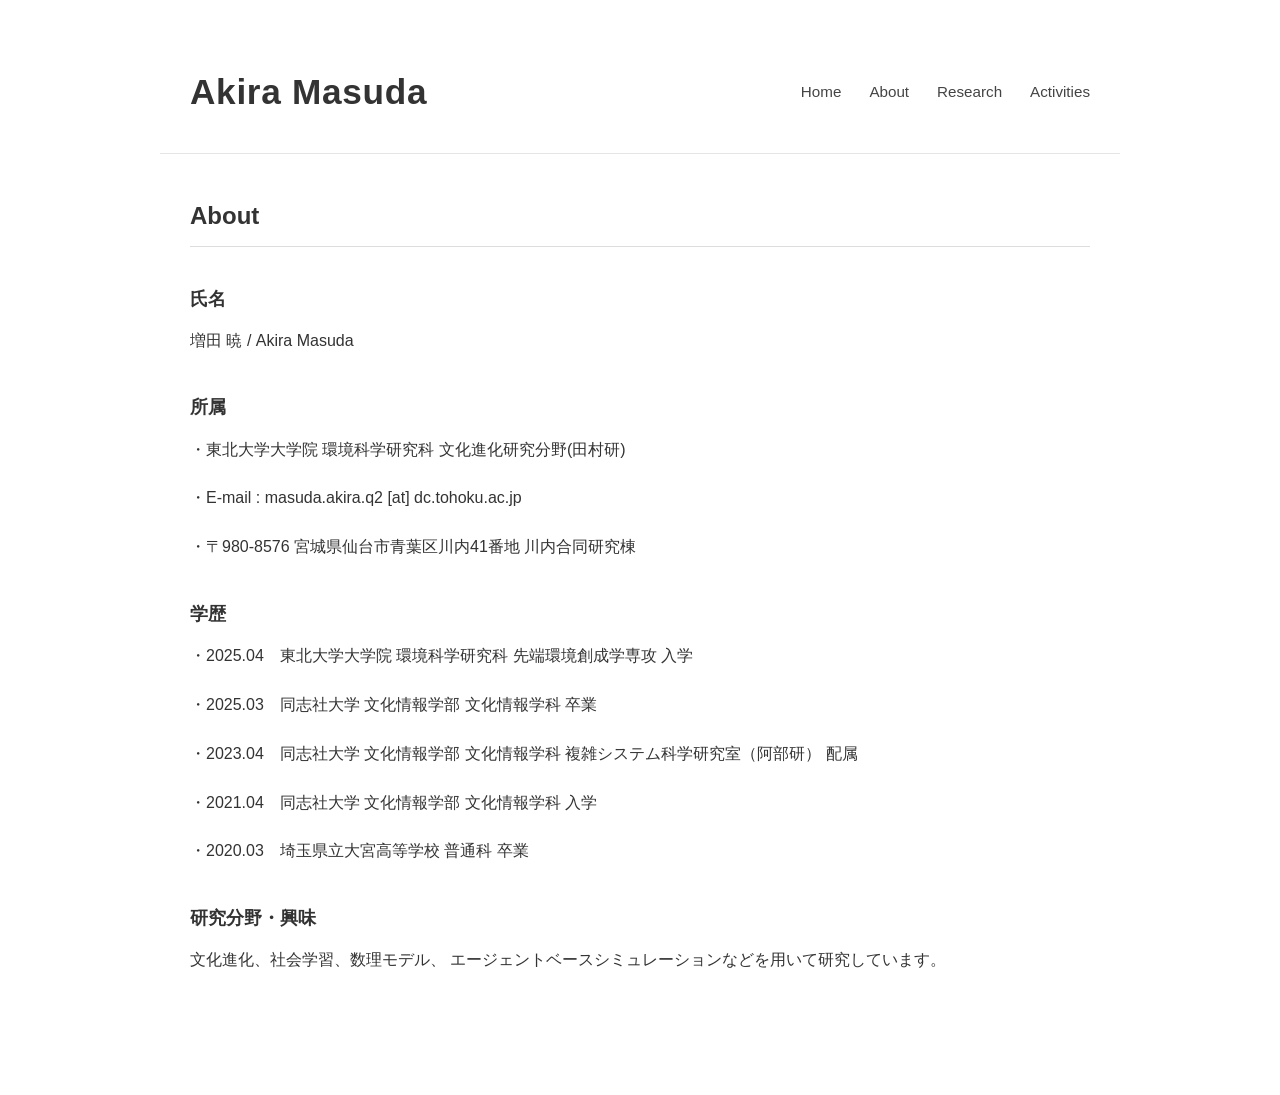
==== about/index.html @ 18267cbd "Update index.html" ====
<!DOCTYPE html>
<html lang="ja">

<head>
  <meta charset="UTF-8">
  <meta name="viewport" content="width=device-width, initial-scale=1.0">
  <title>About | Akira Masuda</title>

  <link rel="stylesheet" href="../style.css">
</head>

<body>

  <header>
    <div class="header-top">
      <h1>Akira Masuda</h1>
    
      <nav>
        <a href="../">Home</a>
        <a href="./">About</a>
        <a href="../research/">Research</a>
        <a href="../activities/">Activities</a>
      </nav>
    </div>
  </header>

  <main>

    <h2>About</h2>

    <h3>氏名</h3>
    <p>
      増田 暁 / Akira Masuda
    </p>

    <h3>所属</h3>
    <p>
      ・東北大学大学院 環境科学研究科 文化進化研究分野(田村研)
    </p>
    <p>
      ・E-mail : masuda.akira.q2 [at] dc.tohoku.ac.jp
    </p>
    <p>
      ・〒980-8576 宮城県仙台市青葉区川内41番地 川内合同研究棟
    </p>

    <h3>学歴</h3>
    <p>
      ・2025.04　東北大学大学院 環境科学研究科 先端環境創成学専攻 入学
    </p>
    <p>
      ・2025.03　同志社大学 文化情報学部 文化情報学科 卒業
    </p>
    <p>
      ・2023.04　同志社大学 文化情報学部 文化情報学科 複雑システム科学研究室（阿部研） 配属
    </p>
    <p>
      ・2021.04　同志社大学 文化情報学部 文化情報学科 入学
    </p>
    <p>
      ・2020.03　埼玉県立大宮高等学校 普通科 卒業
    </p>

    <h3>研究分野・興味</h3>
    <p>
      文化進化、社会学習、数理モデル、
      エージェントベースシミュレーションなどを用いて研究しています。
    </p>

  </main>

</body>

</html>
---- style.css ----
/* =========================
   基本設定
   ========================= */

body {
  margin: 0;

  font-family:
    -apple-system,
    BlinkMacSystemFont,
    "Helvetica Neue",
    "Hiragino Sans",
    "Yu Gothic",
    "YuGothic",
    sans-serif;

  color: #333;
  background-color: #ffffff;

  line-height: 1.8;
}


/* =========================
   ヘッダー
   ========================= */

header {
  max-width: 900px;
  margin: 0 auto;

  padding: 60px 30px 30px;

  border-bottom: 1px solid #e5e5e5;
}


header h1 {
  margin: 0;

  font-size: 2.2rem;
  font-weight: 600;

  letter-spacing: 0.02em;
}


header p {
  margin-top: 8px;
  margin-bottom: 25px;

  color: #666;

  font-size: 0.95rem;
}

.header-top {
  display: flex;
  justify-content: space-between;
  align-items: center;
  gap: 30px;
}

/* =========================
   ナビゲーション
   ========================= */

nav {
  display: flex;
  gap: 28px;
}


nav a {
  color: #444;

  text-decoration: none;

  font-size: 0.95rem;
  font-weight: 500;

  transition: color 0.2s;
}


nav a:hover {
  color: #0066aa;
}


/* =========================
   メインコンテンツ
   ========================= */

main {
  max-width: 900px;

  margin: 0 auto;

  padding: 40px 30px 100px;
}


/* =========================
   セクション
   ========================= */

section {
  margin-bottom: 60px;
}


h2 {
  margin-top: 0;
  margin-bottom: 24px;

  padding-bottom: 8px;

  font-size: 1.5rem;
  font-weight: 600;

  border-bottom: 1px solid #ddd;
}


h3 {
  margin-top: 35px;
  margin-bottom: 12px;

  font-size: 1.15rem;
  font-weight: 600;
}


p {
  margin-top: 0;
  margin-bottom: 20px;
}


/* =========================
   リスト
   ========================= */

ul,
ol {
  padding-left: 1.5rem;
}


li {
  margin-bottom: 8px;
}


/* =========================
   通常のリンク
   ========================= */

main a {
  color: #0066aa;

  text-decoration: none;
}


main a:hover {
  text-decoration: underline;
}


/* =========================
   スマートフォン対応
   ========================= */

@media (max-width: 600px) {

  header {
    padding: 40px 20px 25px;
  }

  main {
    padding: 30px 20px 80px;
  }

  header h1 {
    font-size: 1.8rem;
  }

  nav {
    gap: 18px;
    flex-wrap: wrap;
  }

}
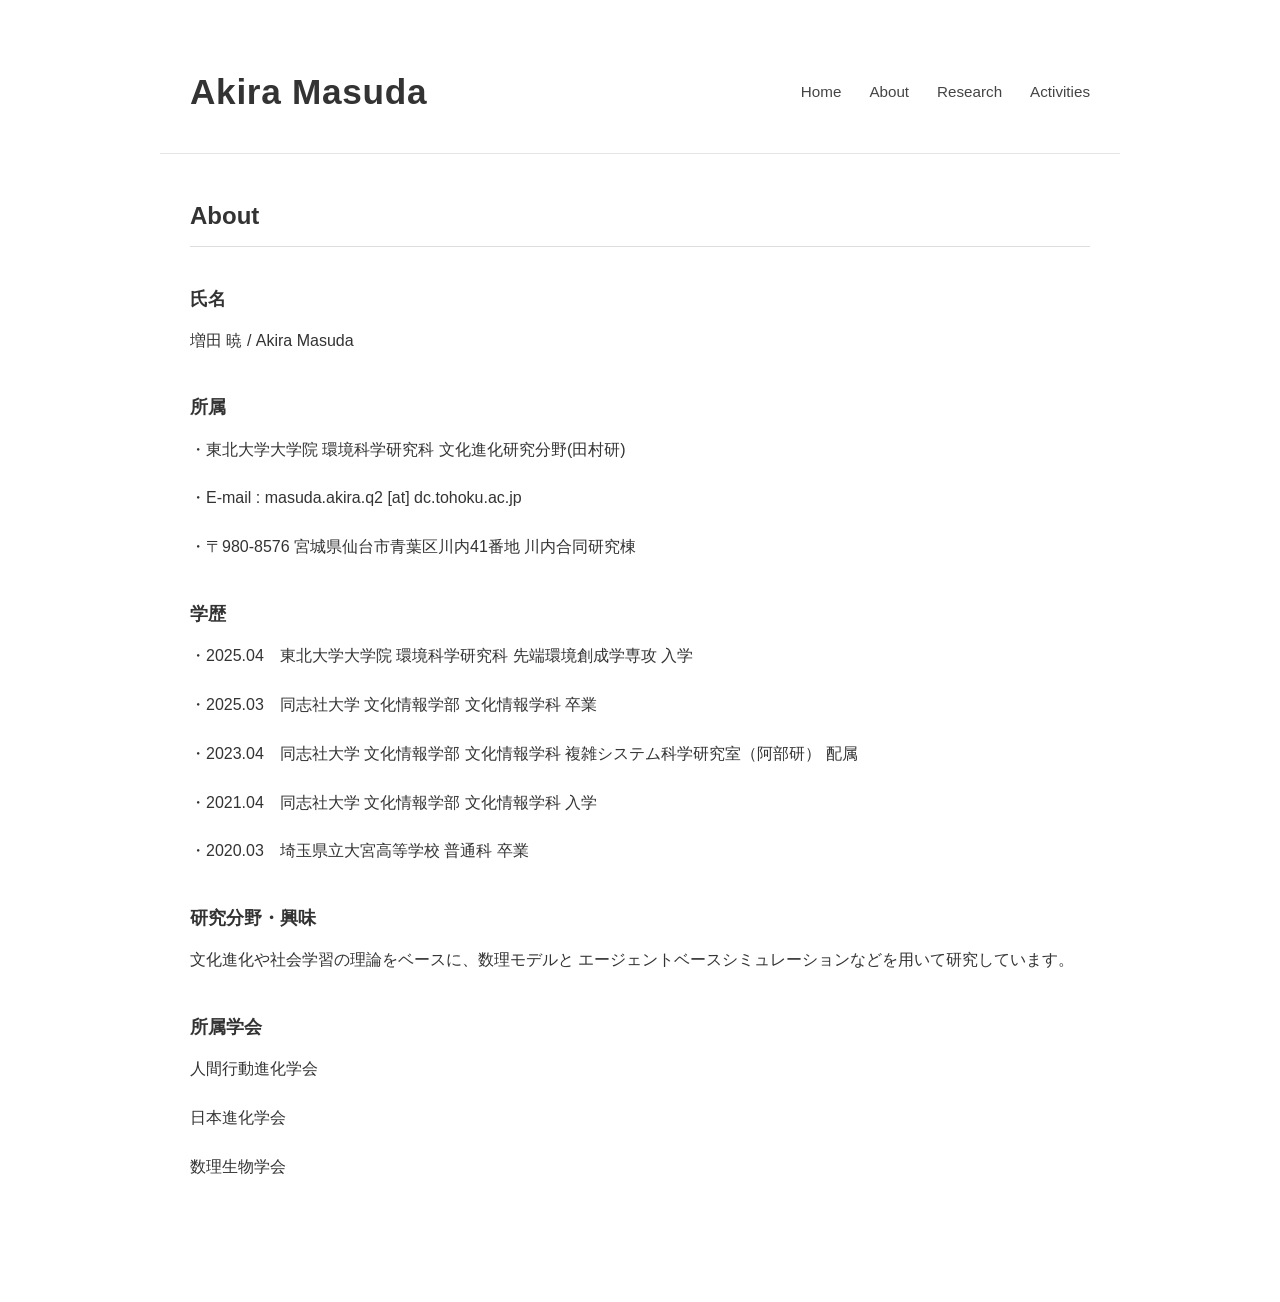
==== commit 3df4dbba: "Update index.html" ====
--- a/about/index.html
+++ b/about/index.html
@@ -63,8 +63,19 @@
 
     <h3>研究分野・興味</h3>
     <p>
-      文化進化、社会学習、数理モデル、
+      文化進化や社会学習の理論をベースに、数理モデルと
       エージェントベースシミュレーションなどを用いて研究しています。
+    </p>
+
+    <h3>所属学会</h3>
+    <p>
+      人間行動進化学会
+    </p>
+    <p>
+      日本進化学会
+    </p>
+    <p>
+      数理生物学会
     </p>
 
   </main>
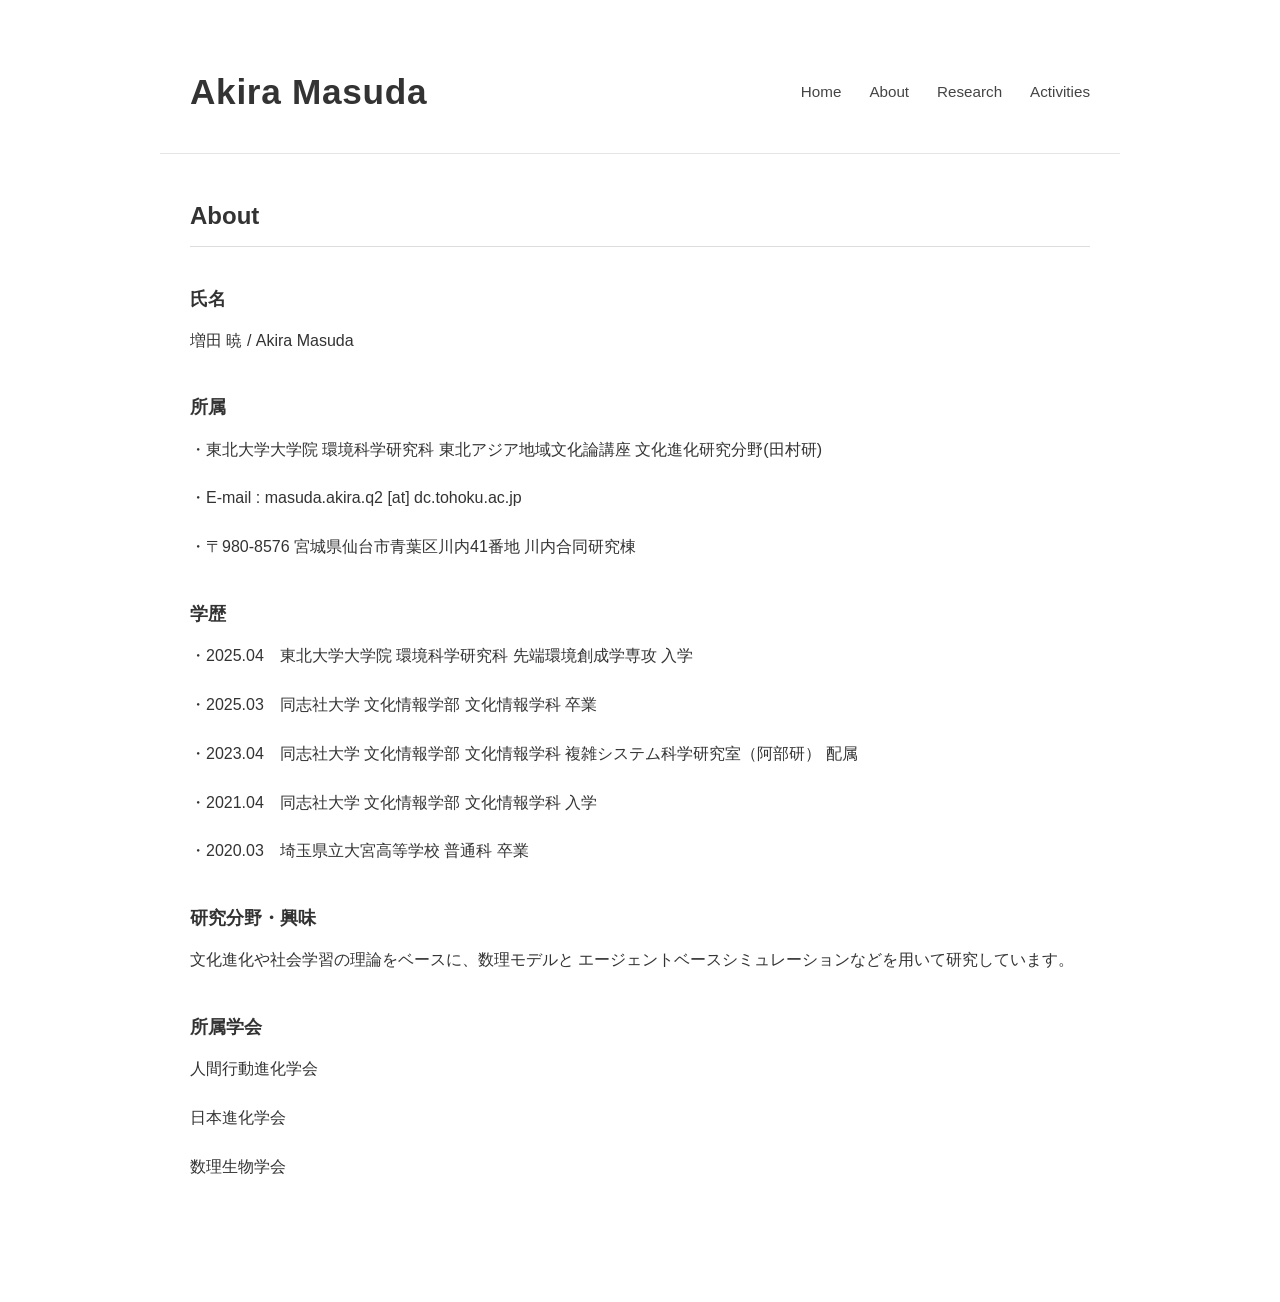
==== commit 3155c0e7: "Update index.html" ====
--- a/about/index.html
+++ b/about/index.html
@@ -35,7 +35,7 @@
 
     <h3>所属</h3>
     <p>
-      ・東北大学大学院 環境科学研究科 文化進化研究分野(田村研)
+      ・東北大学大学院 環境科学研究科 東北アジア地域文化論講座 文化進化研究分野(田村研)
     </p>
     <p>
       ・E-mail : masuda.akira.q2 [at] dc.tohoku.ac.jp
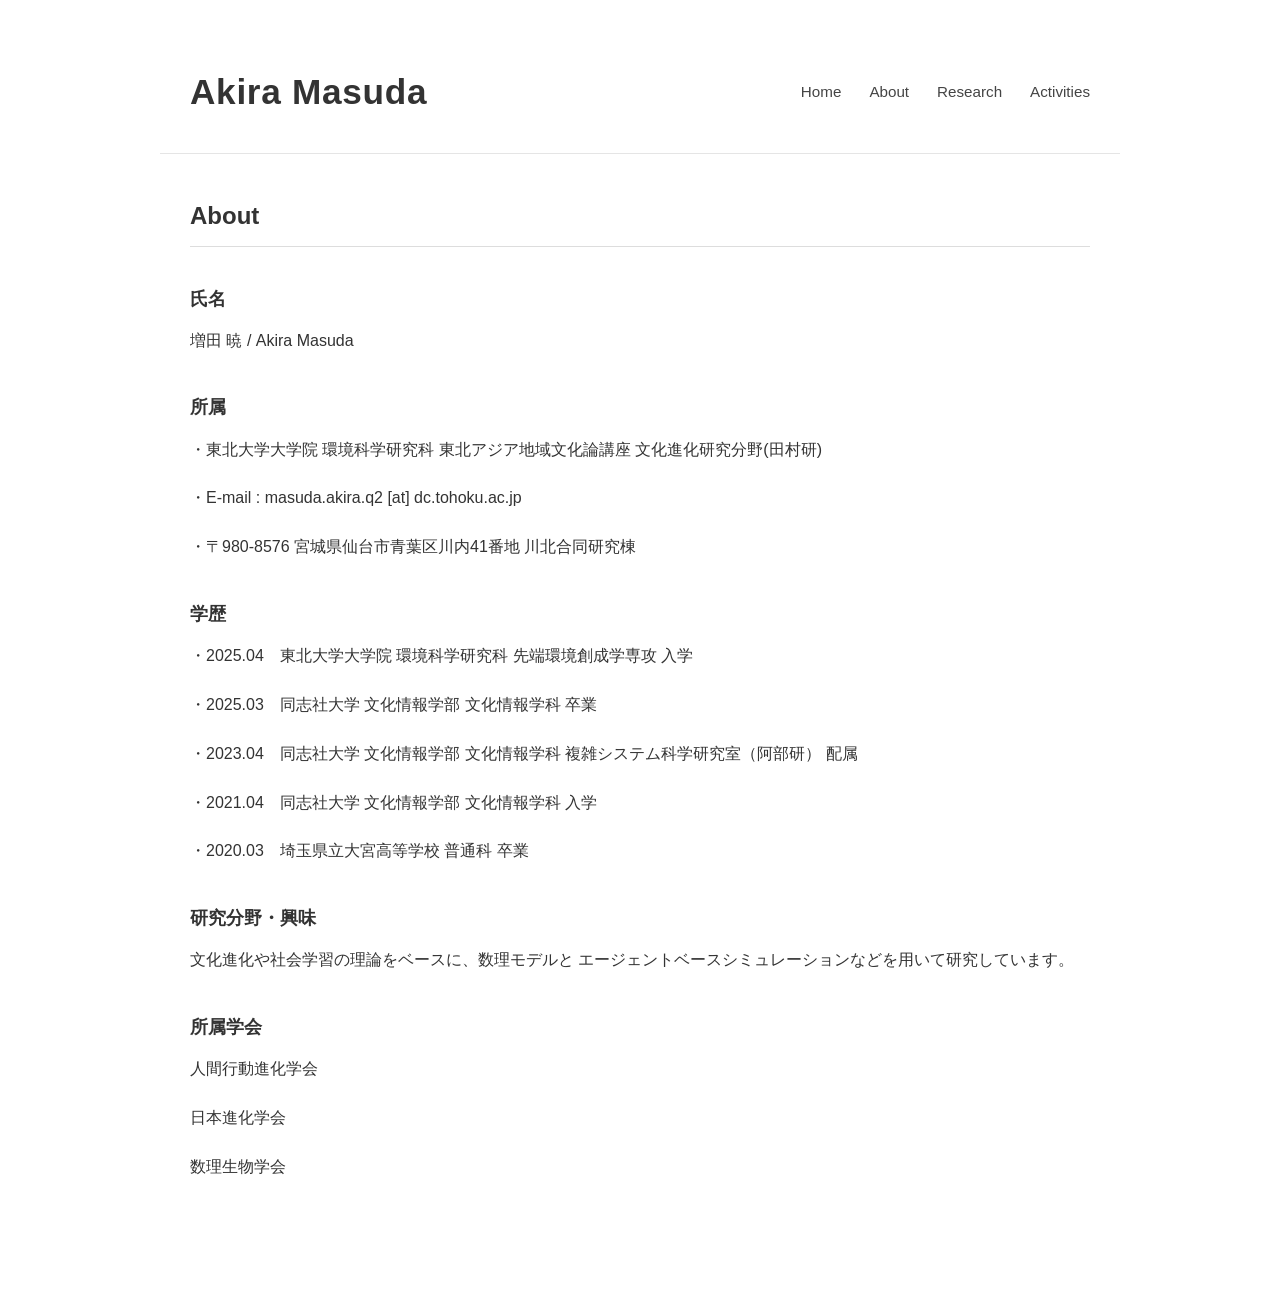
==== commit 134d103d: "Update index.html" ====
--- a/about/index.html
+++ b/about/index.html
@@ -41,7 +41,7 @@
       ・E-mail : masuda.akira.q2 [at] dc.tohoku.ac.jp
     </p>
     <p>
-      ・〒980-8576 宮城県仙台市青葉区川内41番地 川内合同研究棟
+      ・〒980-8576 宮城県仙台市青葉区川内41番地 川北合同研究棟
     </p>
 
     <h3>学歴</h3>
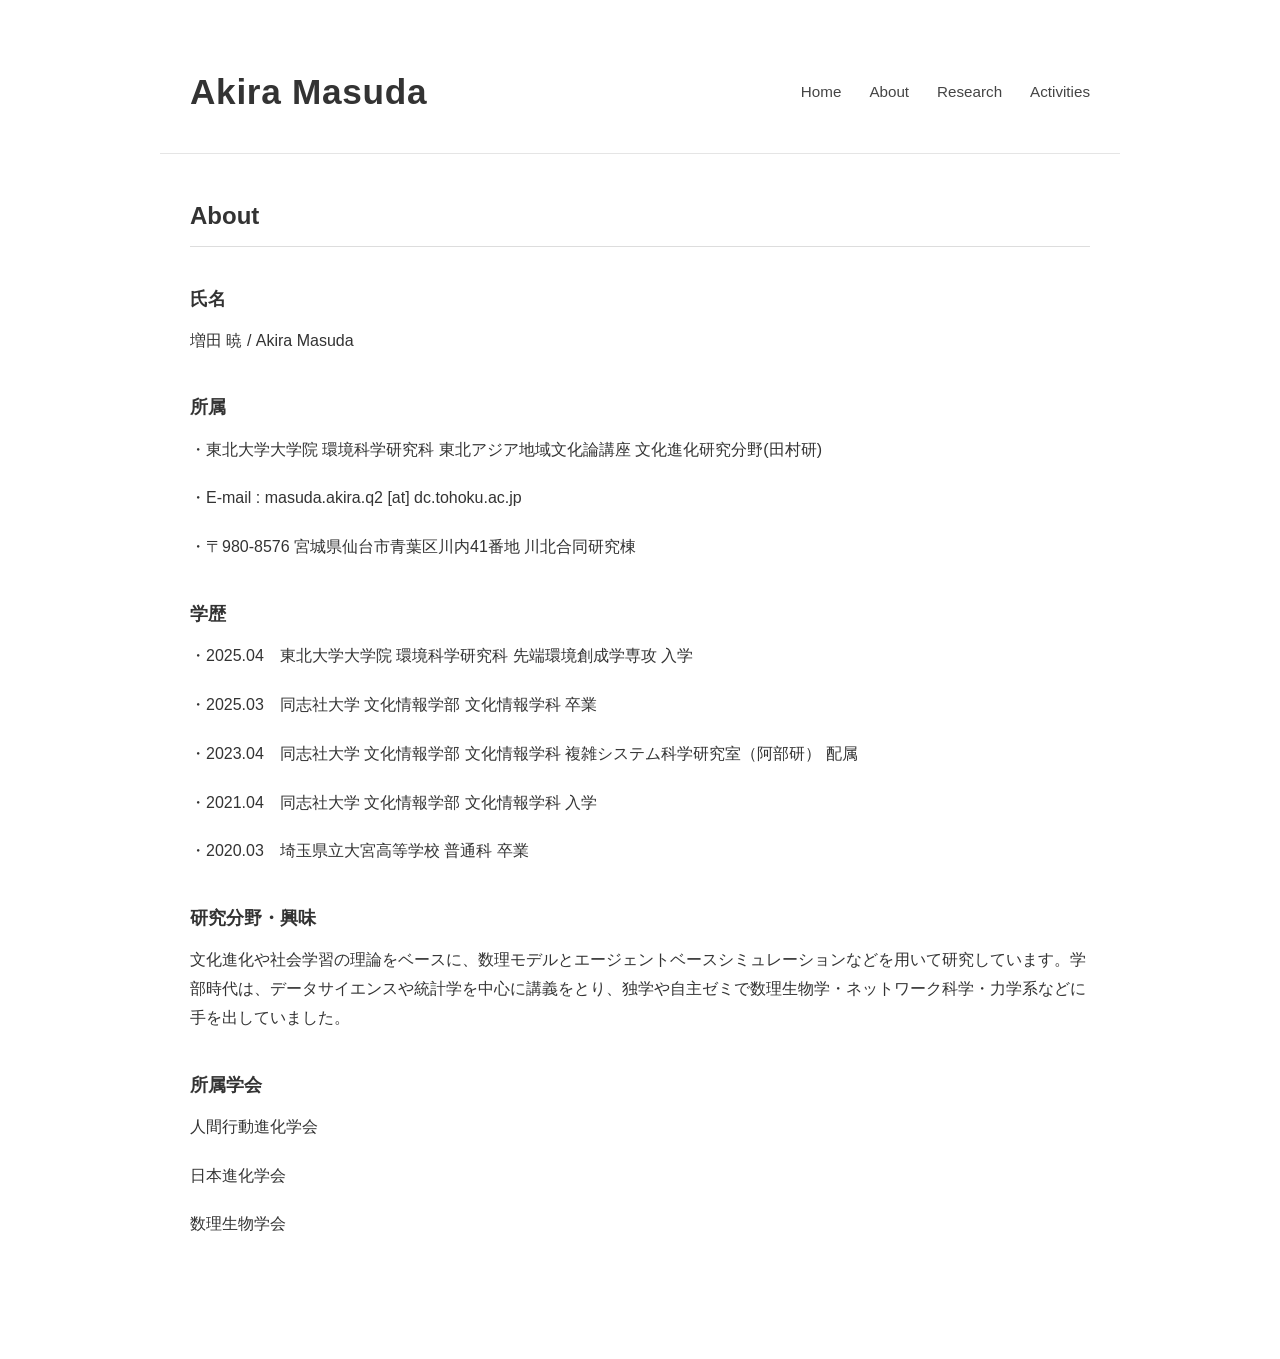
==== commit aa4eed67: "Update index.html" ====
--- a/about/index.html
+++ b/about/index.html
@@ -63,8 +63,7 @@
 
     <h3>研究分野・興味</h3>
     <p>
-      文化進化や社会学習の理論をベースに、数理モデルと
-      エージェントベースシミュレーションなどを用いて研究しています。
+      文化進化や社会学習の理論をベースに、数理モデルとエージェントベースシミュレーションなどを用いて研究しています。学部時代は、データサイエンスや統計学を中心に講義をとり、独学や自主ゼミで数理生物学・ネットワーク科学・力学系などに手を出していました。
     </p>
 
     <h3>所属学会</h3>
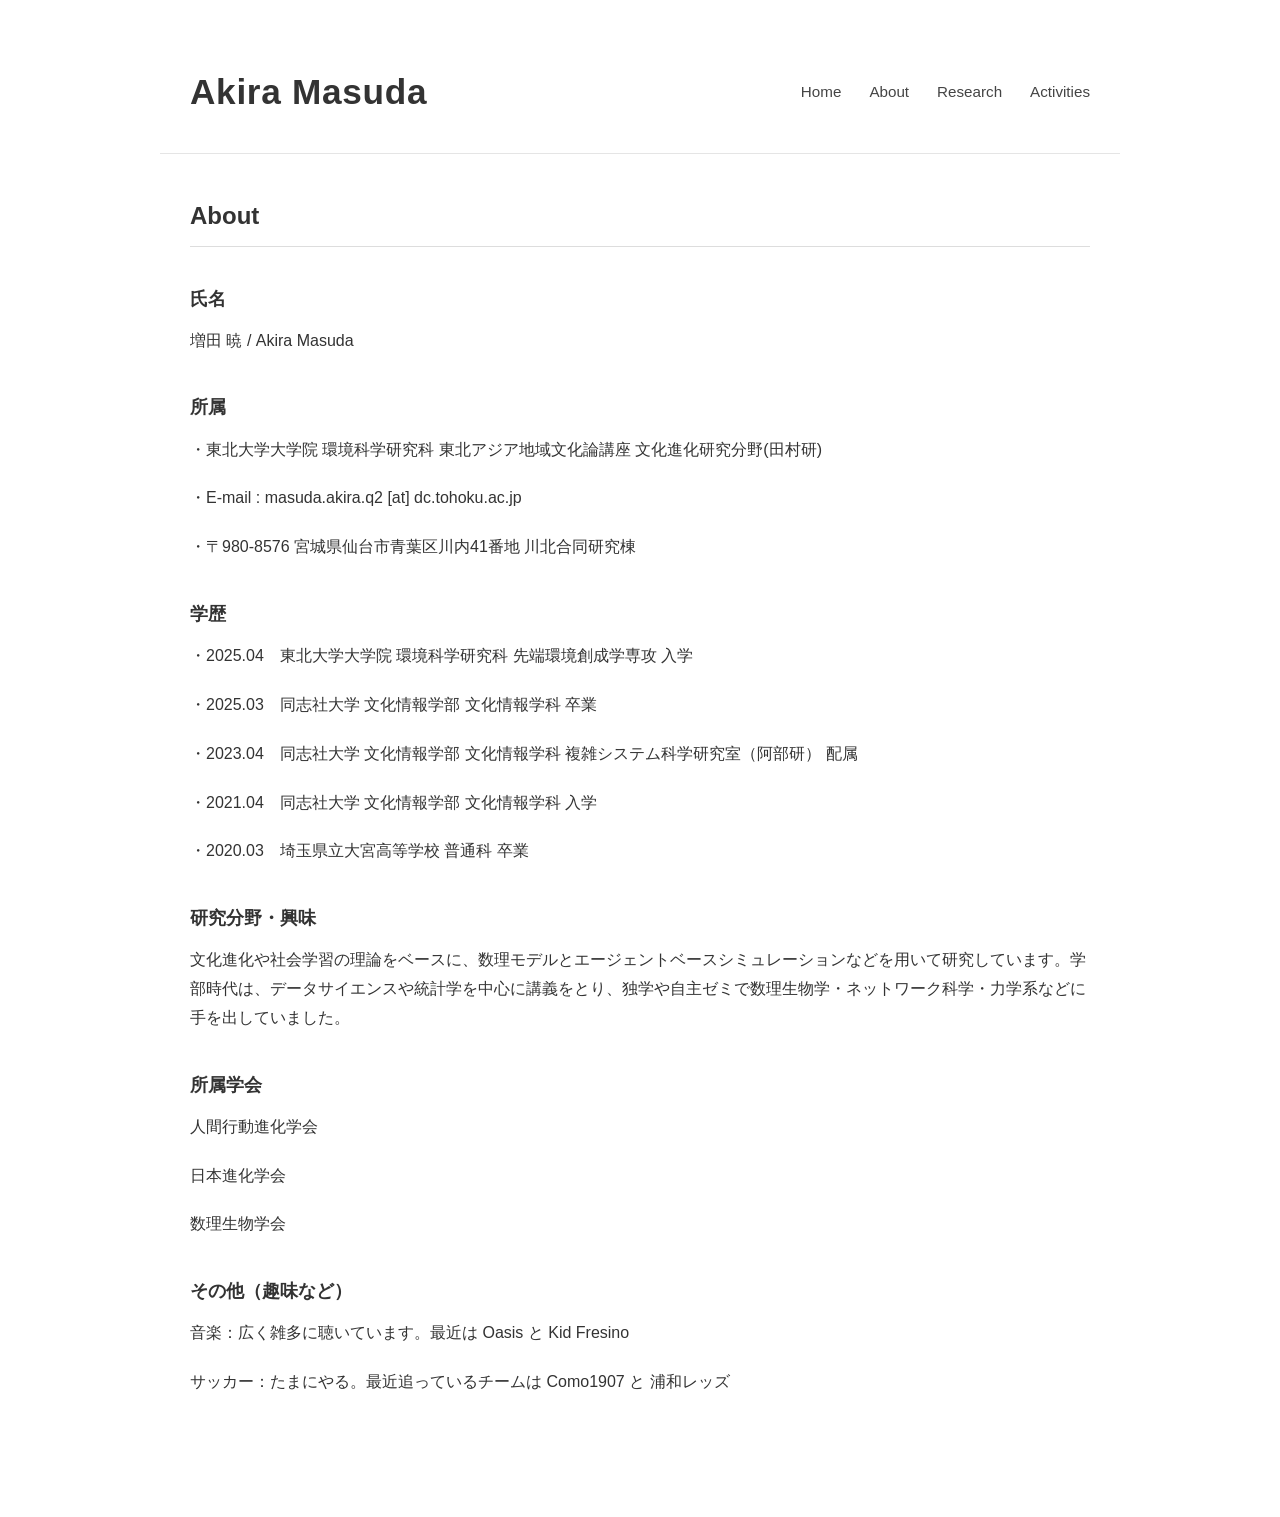
==== commit 98183278: "Update index.html" ====
--- a/about/index.html
+++ b/about/index.html
@@ -77,6 +77,16 @@
       数理生物学会
     </p>
 
+    <h3>
+      その他（趣味など）
+    </h3>
+    <p>
+      音楽：広く雑多に聴いています。最近は Oasis と Kid Fresino
+    </p>
+    <p>
+      サッカー：たまにやる。最近追っているチームは Como1907 と 浦和レッズ
+    </p>
+
   </main>
 
 </body>
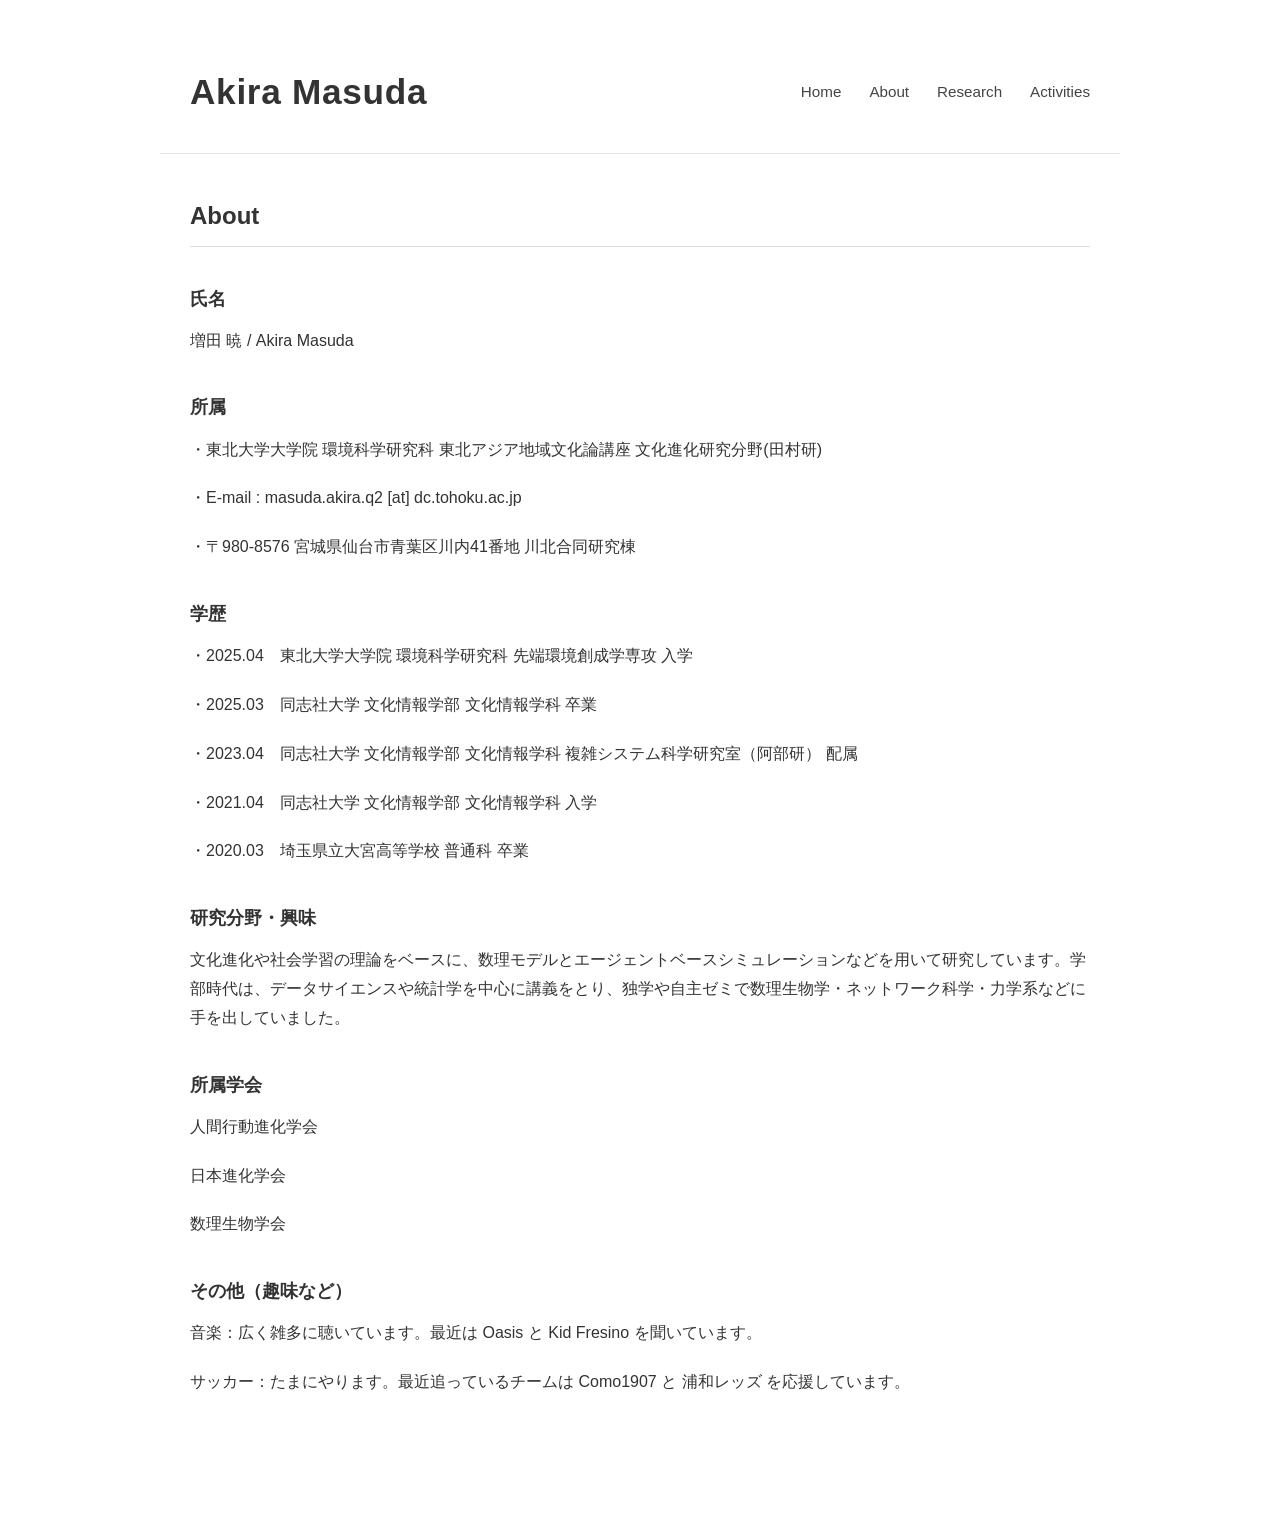
==== commit b1cf8b1a: "Update hobbies section for clarity and detail" ====
--- a/about/index.html
+++ b/about/index.html
@@ -81,10 +81,10 @@
       その他（趣味など）
     </h3>
     <p>
-      音楽：広く雑多に聴いています。最近は Oasis と Kid Fresino
+      音楽：広く雑多に聴いています。最近は Oasis と Kid Fresino を聞いています。
     </p>
     <p>
-      サッカー：たまにやる。最近追っているチームは Como1907 と 浦和レッズ
+      サッカー：たまにやります。最近追っているチームは Como1907 と 浦和レッズ を応援しています。
     </p>
 
   </main>
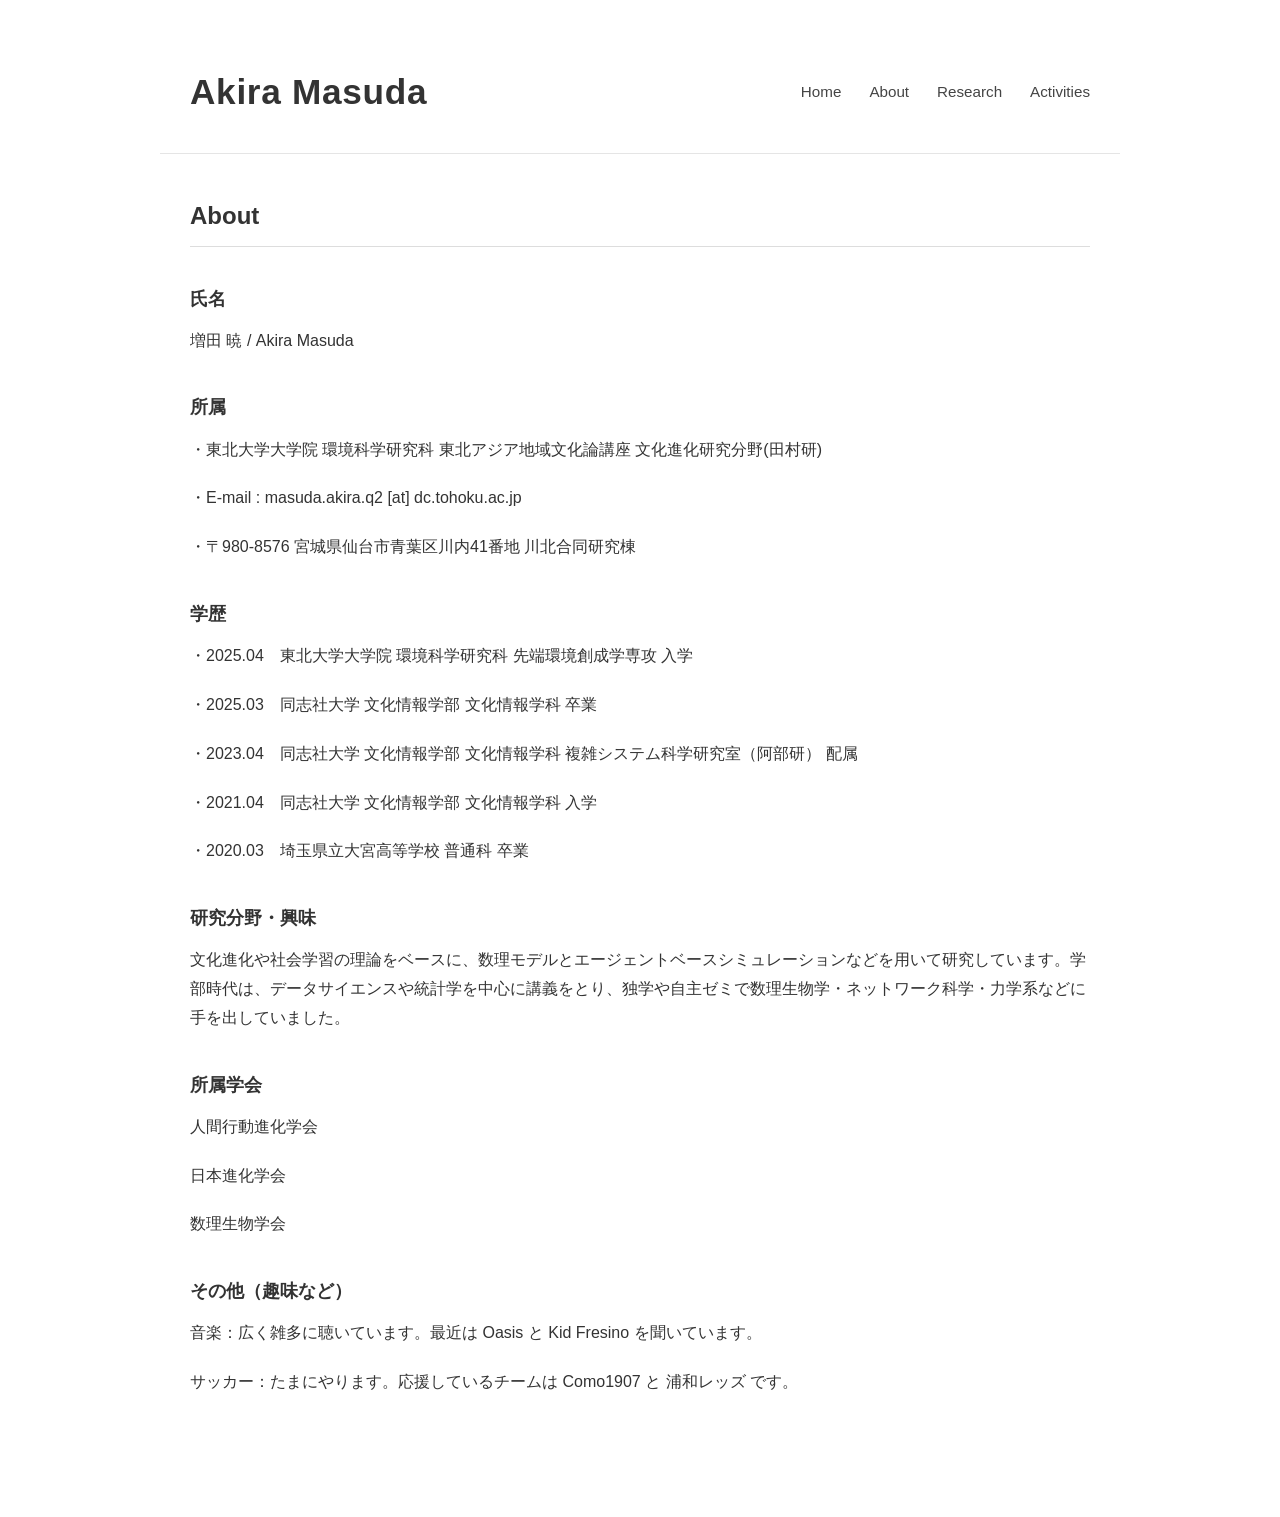
==== commit 665f5f23: "Refine soccer team support statement in index.html" ====
--- a/about/index.html
+++ b/about/index.html
@@ -84,7 +84,7 @@
       音楽：広く雑多に聴いています。最近は Oasis と Kid Fresino を聞いています。
     </p>
     <p>
-      サッカー：たまにやります。最近追っているチームは Como1907 と 浦和レッズ を応援しています。
+      サッカー：たまにやります。応援しているチームは Como1907 と 浦和レッズ です。
     </p>
 
   </main>
